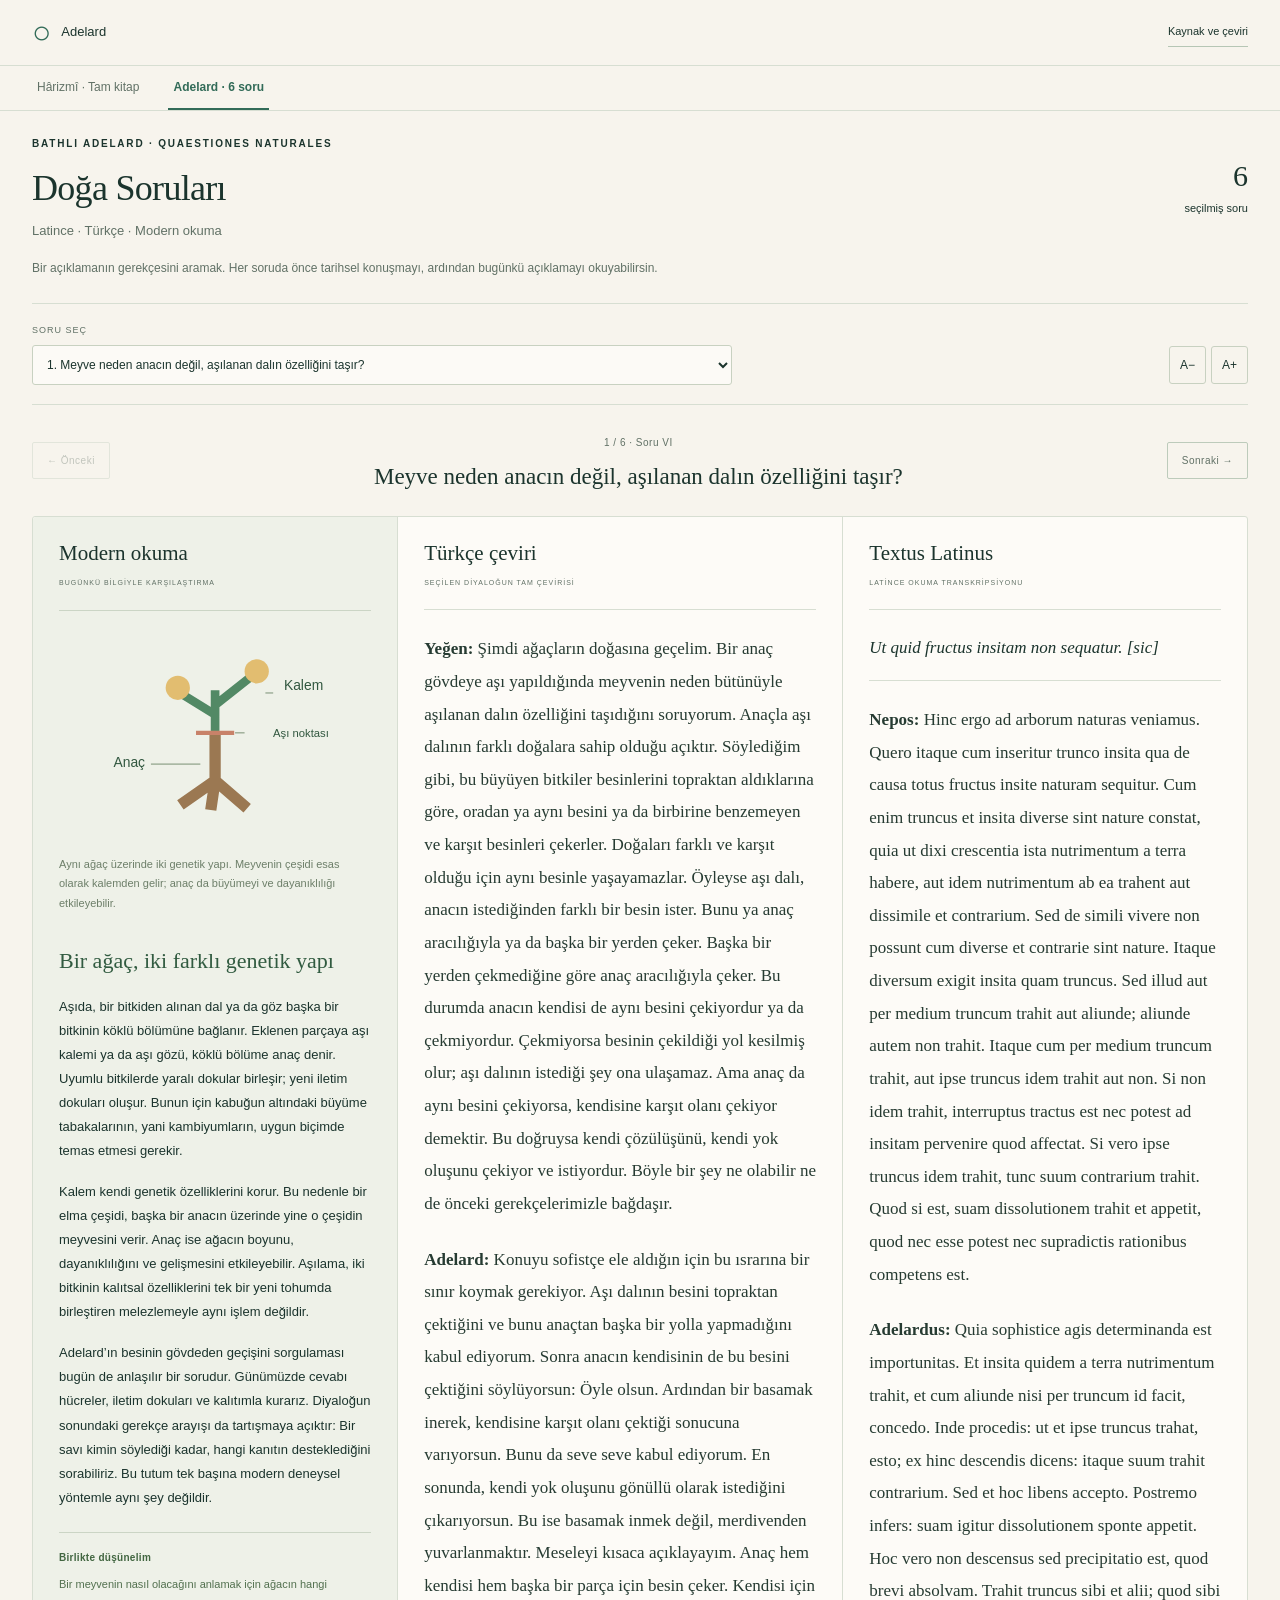
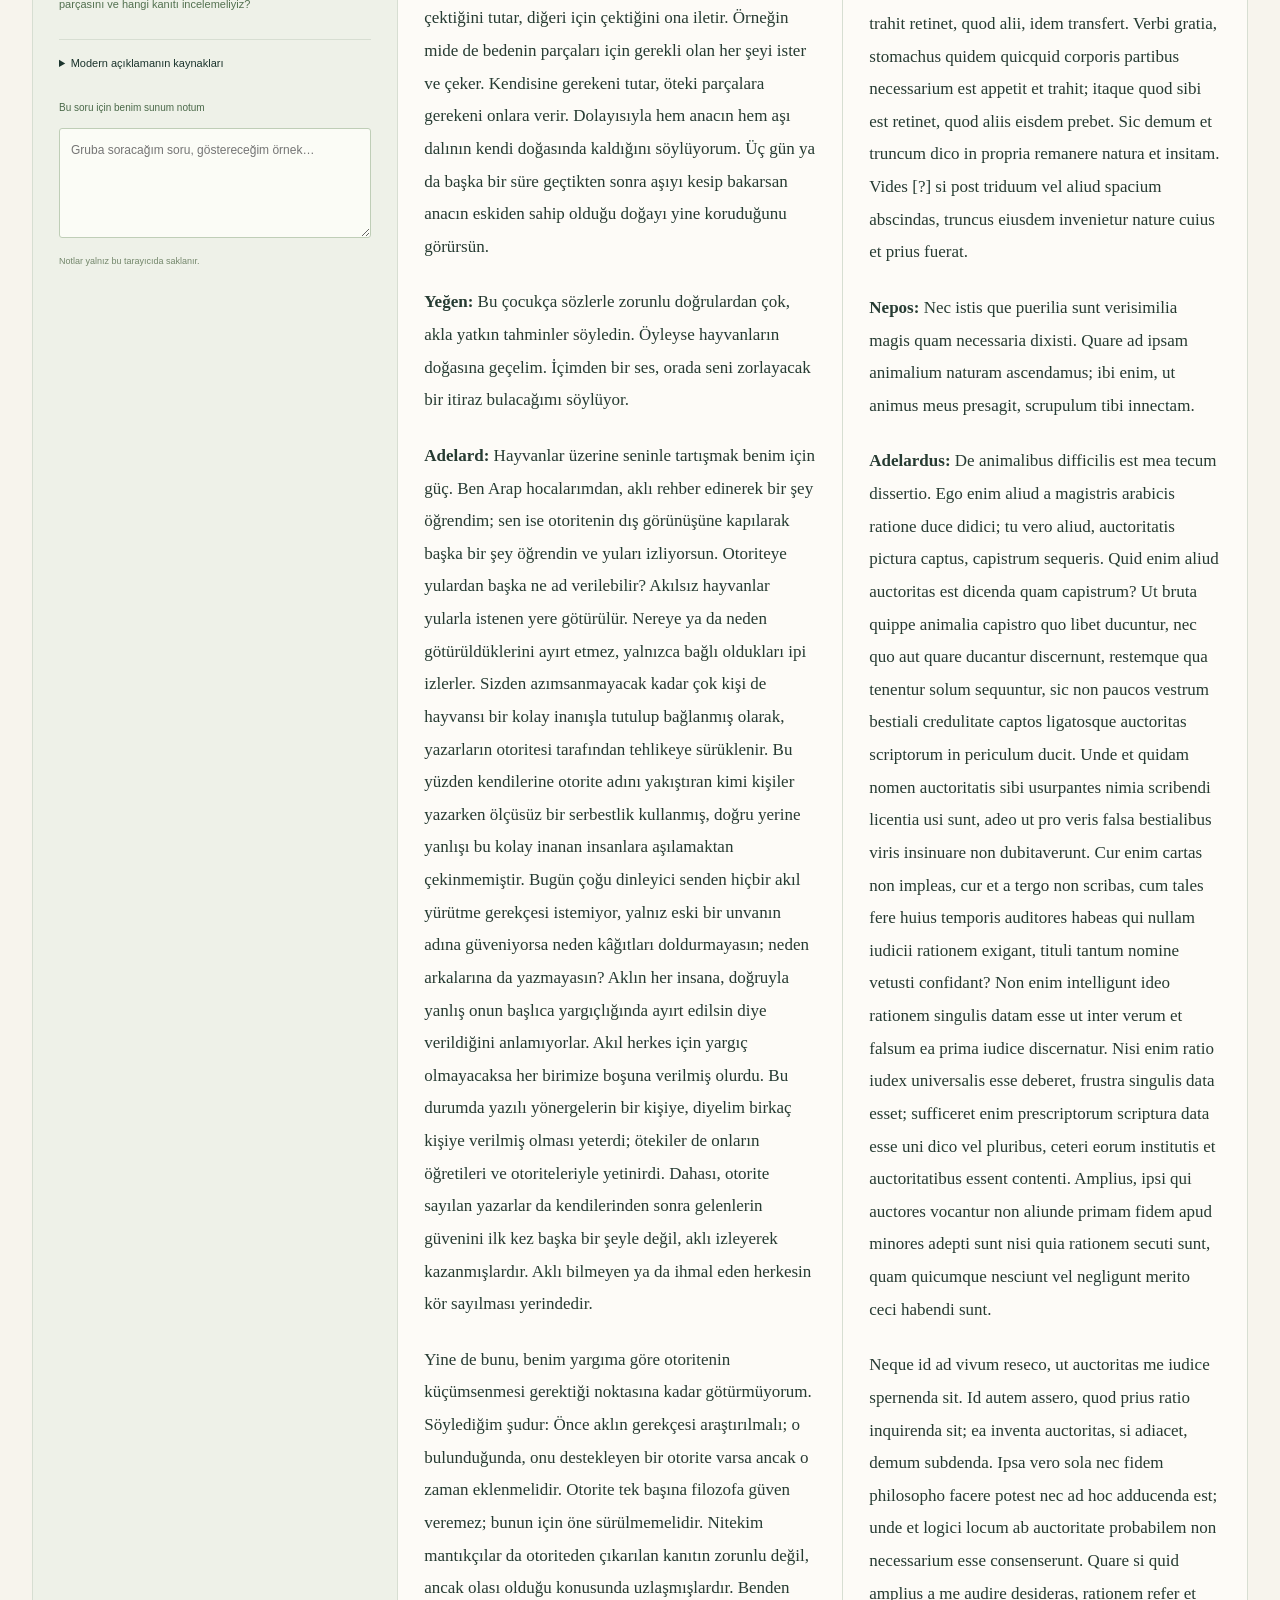
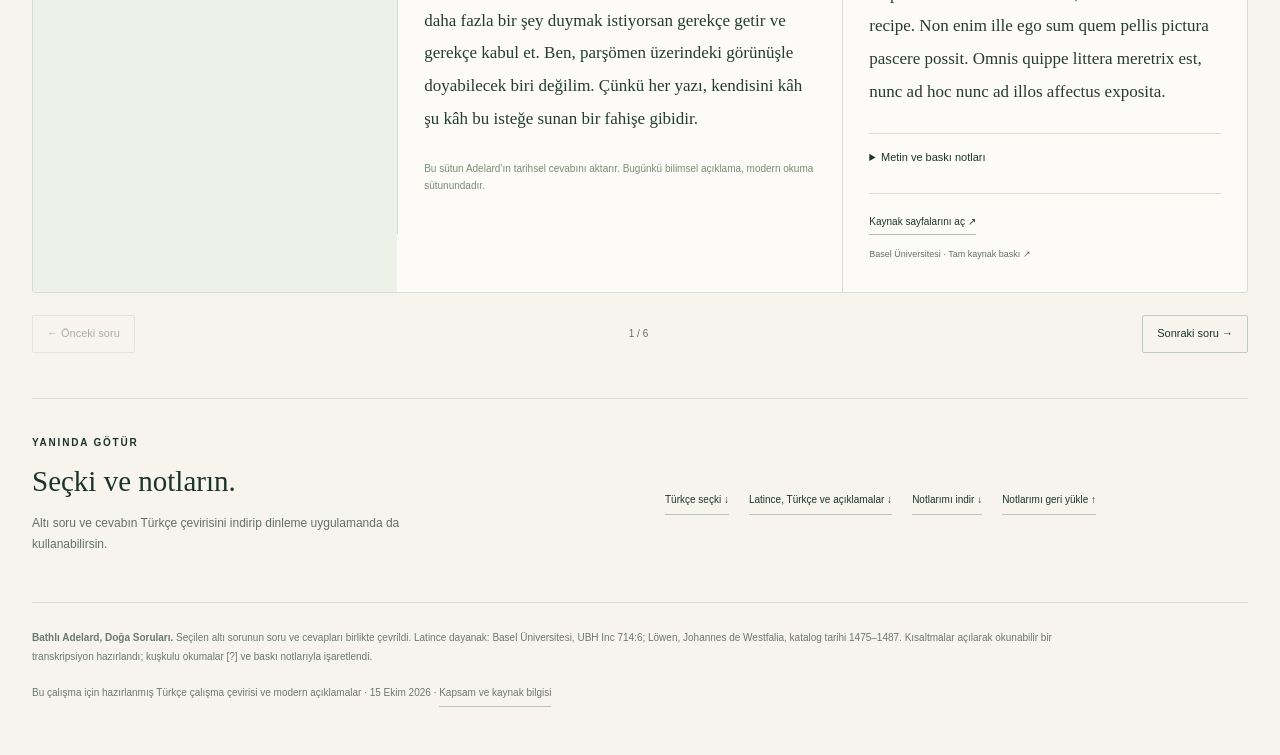
==== adelard.html @ 32b37ec5 "Add six Adelard dialogues with Latin, Turkish and modern explanations" ====
<!doctype html>
<html lang="tr">
<head>
  <meta charset="utf-8"><meta name="viewport" content="width=device-width,initial-scale=1">
  <meta name="description" content="Bathlı Adelard’ın Doğa Soruları’ndan altı soru: Latince kaynak, tam Türkçe çalışma çevirisi ve bugünkü bilimle karşılaştırma.">
  <title>Adelard · Doğa Soruları</title>
  <link rel="stylesheet" href="book.css?v=adelard-1"><link rel="stylesheet" href="adelard.css?v=1">
  <script src="assets/adelard-data.js" defer></script><script src="adelard.js?v=1" defer></script>
</head>
<body class="adelard-reader">
  <a class="skip" href="#reading">Metne geç</a>
  <header class="reader-header"><a class="brand" href="adelard.html"><span aria-hidden="true">○</span> Adelard</a><div class="header-tools"><button id="about-button" type="button">Kaynak ve çeviri</button></div></header>
  <nav class="work-switcher" aria-label="Eser seçimi"><a href="./">Hârizmî · Tam kitap</a><a href="adelard.html" aria-current="page">Adelard · 6 soru</a></nav>
  <main>
    <section class="book-heading"><div><p class="eyebrow">BATHLI ADELARD · QUAESTIONES NATURALES</p><h1>Doğa Soruları</h1><p>Latince · Türkçe · Modern okuma</p></div><div class="book-counter"><strong>6</strong><span>seçilmiş soru</span></div></section>
    <p class="selection-intro">Bir açıklamanın gerekçesini aramak. Her soruda önce tarihsel konuşmayı, ardından bugünkü açıklamayı okuyabilirsin.</p>
    <section class="reader-toolbar adelard-toolbar" aria-label="Seçkide gezinme"><div class="chapter-field"><label for="question-select">Soru seç</label><select id="question-select"></select></div><div class="font-controls" aria-label="Yazı boyutu"><button id="font-down" type="button" aria-label="Yazıyı küçült">A−</button><button id="font-up" type="button" aria-label="Yazıyı büyüt">A+</button></div></section>
    <div class="page-navigation"><button id="previous-page" type="button" aria-label="Önceki"><span aria-hidden="true">←</span><span class="nav-word"> Önceki</span></button><div><span id="page-position" role="status" aria-live="polite" aria-atomic="true"></span><h2 id="page-title"></h2></div><button id="next-page" type="button" aria-label="Sonraki"><span class="nav-word">Sonraki </span><span aria-hidden="true">→</span></button></div>
    <div class="mobile-tabs" role="tablist" aria-label="Okuma sütunu"><button type="button" role="tab" id="tab-explain" aria-controls="column-explain" data-column="explain" aria-selected="false" tabindex="-1">Açıklama</button><button type="button" role="tab" id="tab-tr" aria-controls="column-tr" data-column="tr" aria-selected="true">Türkçe</button><button type="button" role="tab" id="tab-la" aria-controls="column-la" data-column="la" aria-selected="false" tabindex="-1">Latince</button></div>
    <section class="reading-grid" id="reading" data-active-column="tr" aria-label="Karşılıklı okuma">
      <aside class="reading-column explanation" id="column-explain"><header><h3>Modern okuma</h3><small>BUGÜNKÜ BİLGİYLE KARŞILAŞTIRMA</small></header><div id="modern-visual" class="modern-visual"></div><h4 id="modern-title" class="modern-title"></h4><div id="modern-explanation"></div><div class="modern-application"><h4>Birlikte düşünelim</h4><p id="discussion"></p></div><details class="modern-sources"><summary>Modern açıklamanın kaynakları</summary><ul id="modern-sources"></ul></details><div class="personal-note"><label for="personal-note">Bu soru için benim sunum notum</label><textarea id="personal-note" rows="4" placeholder="Gruba soracağım soru, göstereceğim örnek…"></textarea><span id="note-status" role="status">Notlar yalnız bu tarayıcıda saklanır.</span></div></aside>
      <article class="reading-column translation" id="column-tr"><header><h3>Türkçe çeviri</h3><small>SEÇİLEN DİYALOĞUN TAM ÇEVİRİSİ</small></header><div id="turkish-text" lang="tr"></div><p class="continuation-note">Bu sütun Adelard’ın tarihsel cevabını aktarır. Bugünkü bilimsel açıklama, modern okuma sütunundadır.</p></article>
      <article class="reading-column original" id="column-la"><header><h3>Textus Latinus</h3><small>LATİNCE OKUMA TRANSKRİPSİYONU</small></header><p id="latin-title" lang="la" class="latin-title"></p><div id="latin-text" lang="la" dir="ltr"></div><details class="text-notes"><summary>Metin ve baskı notları</summary><ul id="text-notes"></ul></details><div class="original-footer"><button id="open-scan" type="button">Kaynak sayfalarını aç ↗</button><a href="https://doi.org/10.3931/e-rara-89236" target="_blank" rel="noopener">Basel Üniversitesi · Tam kaynak baskı ↗</a></div></article>
    </section>
    <div class="bottom-navigation"><button id="bottom-previous" type="button">← Önceki soru</button><span id="bottom-position"></span><button id="bottom-next" type="button">Sonraki soru →</button></div>
    <section class="reader-downloads"><div><p class="eyebrow">YANINDA GÖTÜR</p><h2>Seçki ve notların.</h2><p>Altı soru ve cevabın Türkçe çevirisini indirip dinleme uygulamanda da kullanabilirsin.</p></div><div class="download-buttons"><a href="assets/adelard-alti-soru-turkce.txt" download>Türkçe seçki ↓</a><a href="assets/adelard-alti-soru.json" download>Latince, Türkçe ve açıklamalar ↓</a><button id="export-notes" type="button">Notlarımı indir ↓</button><button id="import-notes-button" type="button">Notlarımı geri yükle ↑</button><input id="import-notes" type="file" accept="application/json,.json" hidden></div><p id="import-status" class="import-status" role="status" aria-live="polite"></p></section>
    <footer class="reader-footer"><p><strong>Bathlı Adelard, Doğa Soruları.</strong> Seçilen altı sorunun soru ve cevapları birlikte çevrildi. Latince dayanak: Basel Üniversitesi, UBH Inc 714:6; Löwen, Johannes de Westfalia, katalog tarihi 1475–1487. Kısaltmalar açılarak okunabilir bir transkripsiyon hazırlandı; kuşkulu okumalar [?] ve baskı notlarıyla işaretlendi.</p><p>Bu çalışma için hazırlanmış Türkçe çalışma çevirisi ve modern açıklamalar · 15 Ekim 2026 · <button id="footer-about" type="button">Kapsam ve kaynak bilgisi</button></p></footer>
  </main>
  <dialog id="scan-dialog" aria-labelledby="scan-title"><div class="dialog-heading"><h2 id="scan-title">Kaynak baskı</h2><button type="button" class="close-dialog" aria-label="Kaynak görüntüsünü kapat">×</button></div><div class="scan-controls"><button id="scan-previous" type="button" aria-label="Önceki kaynak görüntüsü">←</button><span id="scan-position" role="status"></span><button id="scan-next" type="button" aria-label="Sonraki kaynak görüntüsü">→</button></div><img id="scan-full" alt="Seçilen sorunun Latince kaynak baskı görüntüsü"><p><a id="scan-original" target="_blank" rel="noopener">Tam boy görseli aç ve yakınlaştır ↗</a></p><p class="scan-context">Kaynak görüntüsü komşu soruların satırlarını da içerebilir. Numaralar, e-rara PDF’sinin fiziksel görüntü sırasıdır.</p></dialog>
  <dialog id="about-dialog" aria-labelledby="about-title"><div class="dialog-heading"><h2 id="about-title">Seçki ve kaynak hakkında</h2><button type="button" class="close-dialog" aria-label="Kaynak notunu kapat">×</button></div><div class="about-text"><p>Bu seçki, <em>Hikmet Evi</em> okuma grubunun bilgi edinme ve açıklama kurma tartışmasına eşlik eder. Aşılama, işitme, Dünya’nın içinden geçen bir tünel, su kabı, gök gürültüsü ve kayan yıldızlar üzerine altı diyalog seçilmiştir.</p><p><strong>Kaynak:</strong> <em>Quaestiones naturales</em>, [Löwen]: [Johannes de Westfalia], [1475–1487]. Universitätsbibliothek Basel, UBH Inc 714:6. e-rara kaydı bu nüshayı <a href="https://creativecommons.org/publicdomain/mark/1.0/" target="_blank" rel="noopener">Public Domain Mark</a> ile sunar. Tarih aralığı, bu baskının katalog bilgisidir; eserin yazıldığı tarih değildir.</p><p><strong>Numaralandırma:</strong> Seçki, Gollancz’ın 1920 çevirisindeki VI, XXI, XLIX, LVIII, LXVIII ve LXXIII numaralarıyla eşleştirilmiştir. Latince metin için erken baskının kendisi kullanılmıştır. Her sorunun kaynak PDF görüntüleri ayrıca açılabilir.</p><p><strong>Transkripsiyon:</strong> Erken baskıdaki kısaltmalar açıldı; uzun s ve u/v gibi harf biçimleri, büyük harfler, noktalama ve konuşmacı etiketleri okumayı kolaylaştıracak biçimde düzenlendi. Bazı tarihsel yazımlar korundu. Kuşkulu sözcükler [?] veya [sic] ile belirtilir ve ilgili metin notunda açıklanır. Bu bir eleştirel edisyon değildir.</p><p><strong>Çeviri:</strong> Seçilen her soru ve cevabın tamamı, Latince metni izleyen Türkçe çalışma çevirisiyle verilir. Adelard’ın tarihsel açıklaması korunur; modern bilgi çeviriye eklenmez. Modern okuma ve çizimler bu çalışma için hazırlanmış ayrı bir katmandır. Geçmişteki bir cevabın bugünkü bilimle uyuşmadığı yerler burada açıklanır.</p><ul><li><a href="https://doi.org/10.3931/e-rara-89236" target="_blank" rel="noopener">Latince baskı · Basel Üniversitesi / e-rara</a></li><li><a href="https://www.e-rara.ch/bau_1/download/pdf/25578667" target="_blank" rel="noopener">Latince baskının tam PDF’si · yaklaşık 65 MB</a></li><li><a href="https://archive.org/details/cu31924012267781" target="_blank" rel="noopener">Karşılaştırma kaynağı · Gollancz, 1920, Adelard çevirisi</a></li></ul><p>Modern açıklamaların kurum ve ders kitabı bağlantıları her soruda ayrıca verilmiştir. Çizimler şematiktir; tarihsel baskının özgün şekilleri veya ölçülü fizik simülasyonları olarak sunulmaz.</p></div></dialog>
</body>
</html>
---- book.css ----
@font-face{font-family:Amiri;src:url('assets/fonts/Amiri-Regular.ttf') format('truetype');font-display:swap;font-weight:400}
.facsimile-button{border:0;border-bottom:1px solid #b1c1a7;background:none;padding:3px 0;font-size:10px;text-align:left}
.modern-application{border-top:1px solid #cbd5c5;margin-top:22px;padding-top:17px}.modern-application h4{font:600 10px/1.5 var(--sans);letter-spacing:.3px;margin:0 0 9px;color:#426641}.modern-application p{font-size:11px;line-height:1.85;margin:0;color:#52704f}
:root{--paper:#f7f4ed;--ink:#1b342d;--muted:#617166;--line:#d7ded2;--green:#326b58;--serif:Georgia,'Times New Roman',serif;--sans:-apple-system,BlinkMacSystemFont,'Segoe UI',sans-serif;--reading-size:17px;color-scheme:light}*{box-sizing:border-box}body{margin:0;background:var(--paper);color:var(--ink);font:15px/1.75 var(--sans)}a{color:inherit;text-decoration:none}button,input,select,textarea{font:inherit}button{cursor:pointer}button:disabled{opacity:.35;cursor:default}a:focus-visible,button:focus-visible,input:focus-visible,select:focus-visible,textarea:focus-visible,summary:focus-visible{outline:3px solid #be7849;outline-offset:3px}button{color:inherit}::selection{background:#cce8d7}.skip{position:absolute;top:-80px;left:20px;background:white;padding:12px;z-index:50}.skip:focus{top:10px}.reader-header{max-width:1800px;margin:auto;border-bottom:1px solid var(--line);padding:14px 32px;display:flex;align-items:center;justify-content:space-between;gap:20px}.brand{display:flex;gap:10px;align-items:center;font-size:13px}.brand span{font:32px var(--serif);color:var(--green)}.back-story{font-size:12px;color:var(--muted)}.header-tools{display:flex;gap:20px}.header-tools button,.reader-footer button{border:0;background:none;padding:4px 0;font-size:11px;border-bottom:1px solid #b6c6b5}main{max-width:1800px;margin:auto;padding:0 32px}.book-heading{display:flex;justify-content:space-between;align-items:center;gap:30px;padding:24px 0 22px}.eyebrow{font-size:10px;letter-spacing:1.8px;font-weight:650;margin:0 0 14px}.book-heading h1{font:clamp(28px,3vw,36px)/1.2 var(--serif);letter-spacing:-.7px;margin:0}.book-heading em{color:var(--green);font-weight:400}.book-heading p:not(.eyebrow){font-size:13px;color:var(--muted);margin:10px 0 0}.book-counter{text-align:right;display:flex;flex-direction:column}.book-counter strong{font:30px/1.1 var(--serif)}.book-counter span{font-size:11px;margin-top:7px}.book-counter small{font-size:10px;color:var(--muted);margin-top:5px}.reader-toolbar{display:flex;align-items:flex-end;gap:18px;padding:19px 0;border-top:1px solid var(--line);border-bottom:1px solid var(--line)}.reader-toolbar label{display:block;font-size:9px;text-transform:uppercase;letter-spacing:1px;margin-bottom:7px;color:var(--muted)}select,input[type=search]{height:40px;background:#fcfaf6;border:1px solid #c8d1c1;border-radius:3px;color:var(--ink);padding:7px 10px;font-size:12px;max-width:100%}.chapter-field{flex:1.4;min-width:190px}.chapter-field select{width:100%}.page-field{flex:.7;min-width:135px}.page-field select{width:100%}.search-field{flex:1.5;position:relative}.search-field input{width:100%;min-width:180px}.font-controls{display:flex;gap:5px;margin-bottom:1px}.font-controls button{height:38px;width:37px;border:1px solid #c8d1c1;background:transparent;border-radius:3px;font-size:12px}.search-results{position:absolute;z-index:20;left:0;right:0;top:calc(100% + 6px);max-height:380px;overflow-y:auto;background:#fffdf8;border:1px solid #bdcdbb;box-shadow:0 12px 35px #243c291c}.search-results button{border:0;border-bottom:1px solid var(--line);background:none;display:block;width:100%;text-align:left;padding:13px 15px;font-size:11px;line-height:1.6}.search-results strong{font-weight:600;display:block;color:var(--green);margin-bottom:4px}.search-results .no-results{padding:14px;font-size:12px}.page-navigation{display:flex;align-items:center;justify-content:space-between;gap:20px;margin:23px 0}.page-navigation>div{text-align:center}.page-navigation span{font-size:10px;color:var(--muted);letter-spacing:.5px}.page-navigation h2{font:23px/1.4 var(--serif);margin:6px 0 0}.page-navigation button,.bottom-navigation button{background:none;border:1px solid #bdcbbb;padding:8px 14px;border-radius:2px;font-size:11px;white-space:nowrap}.reading-grid{display:grid;grid-template-columns:minmax(0,.9fr) minmax(0,1.1fr) minmax(0,1fr);align-items:start;border:1px solid var(--line);border-radius:3px;background:#fdfbf7}.reading-column{min-width:0;padding:23px 26px 30px}.reading-column+ .reading-column{border-left:1px solid var(--line)}.reading-column>header{display:flex;align-items:baseline;gap:10px;padding-bottom:20px;border-bottom:1px solid var(--line);margin-bottom:23px;flex-wrap:wrap;min-height:65px}.reading-column>header>span{font-size:9px;color:#8d9e8a}.reading-column>header h3{font:21px/1.3 var(--serif);margin:0}.reading-column>header small{font-size:7px;letter-spacing:1px;color:var(--muted);flex-basis:100%;padding-left:0}.original>header h3{font-family:Amiri,'Geeza Pro',serif;font-size:26px}.original #arabic-text{font:calc(var(--reading-size)*1.47)/1.9 Amiri,'Geeza Pro','Noto Naskh Arabic',serif;direction:rtl;text-align:right;white-space:pre-line;overflow-wrap:break-word;color:#263b32}.original #arabic-text p{margin:0 0 20px}.translation #turkish-text{font:var(--reading-size)/1.92 var(--serif);white-space:pre-line;overflow-wrap:break-word;color:#263b32}.translation #turkish-text p{margin:0 0 23px}.original-footer{margin-top:25px;display:flex;flex-direction:column;align-items:flex-start;gap:12px;border-top:1px solid var(--line);padding-top:16px}.original-footer button{background:none;border:0;border-bottom:1px solid #afc0a9;padding:3px 0;font-size:10px}.original-footer a{font-size:9px;color:var(--muted)}.continuation-note{font:10px/1.7 var(--sans);color:#7a8a78;margin-top:25px}.explanation{background:#eef1e8;border-radius:3px 0 0 3px;min-height:100%;font-size:13px;line-height:1.85}.explanation>header{border-color:#cbd5c5}.modern-visual{margin:0 0 20px;overflow:hidden}.modern-visual svg{width:100%;height:auto;display:block}.modern-visual .visual-caption{font-size:9px;line-height:1.6;color:#6d7f69;padding-top:10px}.modern-visual .term-cards{display:flex;gap:7px}.term-cards>div{flex:1;border:1px solid #c3d1bd;padding:12px 7px;text-align:center;font-size:10px;border-radius:3px;background:#f9fbf3}.term-cards strong{display:block;font:26px var(--serif);margin-bottom:7px}.modern-visual .type-list{display:grid;grid-template-columns:1fr 1fr;gap:8px}.type-list span{font:16px var(--serif);direction:ltr;display:block;text-align:center;border:1px solid #c9d4c4;padding:12px 7px;border-radius:2px;background:#f8faf2}.modern-formulas{display:flex;flex-direction:column;gap:9px;margin:0 0 20px}.modern-formulas p{background:#f9fbf4;border:1px solid #cfdbc8;padding:12px 11px;font:19px/1.5 var(--serif);direction:ltr;text-align:center;border-radius:2px;margin:0;overflow-wrap:anywhere}.explanation #modern-explanation p{margin:0 0 17px}.scan-preview{margin-top:25px;border-top:1px solid #cbd5c5;border-bottom:1px solid #cbd5c5;padding:15px 0;font-size:11px}.scan-preview summary{cursor:pointer}.scan-image-button{display:block;background:white;border:0;margin-top:15px;padding:8px;width:100%;cursor:zoom-in}.scan-image-button img{display:block;width:100%;height:auto;max-height:250px;object-fit:contain}.scan-image-button span{font-size:9px;margin-top:7px;display:block}.scan-preview a{border-bottom:1px solid #b1c1a7}.personal-note{margin-top:25px}.personal-note label{display:block;font-size:10px;margin-bottom:10px;color:#4a6949}.personal-note textarea{background:#fbfcf6;border:1px solid #bfceb7;width:100%;padding:11px;font-size:12px;line-height:1.8;border-radius:3px;color:#2e472f;resize:vertical}.personal-note #note-status{display:block;font-size:9px;color:#73876b;margin-top:7px}.bottom-navigation{display:flex;align-items:center;justify-content:space-between;gap:10px;margin:22px 0 45px}.bottom-navigation span{font-size:10px;color:var(--muted)}.reader-downloads{border-top:1px solid var(--line);padding:35px 0;display:grid;grid-template-columns:1fr 1fr;gap:50px}.reader-downloads h2{font:29px var(--serif);margin:0 0 15px}.reader-downloads p:not(.eyebrow){font-size:12px;color:var(--muted);max-width:430px}.download-buttons{display:flex;gap:12px 20px;flex-wrap:wrap;align-content:center}.download-buttons>a,.download-buttons>button,.import-label{font-size:10px;background:transparent;border:0;border-bottom:1px solid #b7c7b0;padding:5px 0;cursor:pointer}.reader-footer{border-top:1px solid var(--line);padding:25px 0 35px;font-size:10px;color:#6b7a69;line-height:1.9}.reader-footer p{max-width:1050px;margin:0 0 13px}.reader-footer button{font-size:10px}dialog{border:1px solid #bdcdb7;border-radius:6px;background:#fdfbf7;color:var(--ink);max-width:min(850px,94vw);max-height:90vh;padding:25px 30px;box-shadow:0 30px 100px #10251444}dialog::backdrop{background:#10251ee0}.dialog-heading{display:flex;align-items:center;justify-content:space-between;gap:25px;position:sticky;top:-25px;background:#fdfbf7;padding-bottom:15px;border-bottom:1px solid var(--line);z-index:2}.dialog-heading h2{font:26px var(--serif);margin:0}.close-dialog{border:0;background:transparent;font:28px var(--sans);padding:0 8px}#scan-dialog{max-width:min(1050px,94vw);width:900px}#scan-full{width:100%;height:auto;display:block;margin-top:20px}#scan-dialog>p{font-size:11px}dialog dl{font-size:13px;line-height:1.9}dialog dt{font-weight:600;color:#326b58;margin:23px 0 8px}dialog dd{margin:0 0 18px}dialog .about-text{font-size:13px;line-height:1.9}dialog a{text-decoration:underline;text-underline-offset:3px}.mobile-tabs{display:none}mark{background:#f8dfa2;color:inherit;border-radius:2px;padding:0 1px}
@media(min-width:1600px){.reading-column{padding-left:35px;padding-right:35px}:root{--reading-size:18px}.explanation{font-size:14px}}
@media(max-width:1100px){main{padding:0 20px}.reader-header{padding:17px 20px}.reading-column{padding:20px 17px}.reading-column>header h3{font-size:19px}.original>header h3{font-size:25px}.reading-column>header small{font-size:6px;letter-spacing:.6px}.reader-toolbar{gap:11px}.chapter-field{min-width:150px}.page-field{min-width:125px}.search-field input{min-width:120px}.header-tools{gap:15px}}
@media(max-width:1000px){.reader-header{gap:10px;flex-wrap:wrap;padding:14px 18px}.brand{font-size:11px}.brand span{font-size:27px}.back-story{font-size:10px;margin-left:auto}.header-tools{width:auto;margin-left:auto;justify-content:flex-end;gap:14px}.header-tools button{font-size:10px}main{padding:0 15px}.book-heading{padding:22px 3px 20px;gap:15px}.book-heading h1{font-size:28px;letter-spacing:-.6px;max-width:240px}.book-heading p:not(.eyebrow){font-size:11px;margin-top:12px;max-width:270px}.book-counter strong{font-size:28px}.book-counter span{font-size:8px;max-width:80px;line-height:1.5}.book-counter small{display:none}.eyebrow{font-size:8px;letter-spacing:1.2px}.reader-toolbar{display:grid;grid-template-columns:1.4fr 1fr;gap:12px;padding:15px 3px}.chapter-field,.page-field{min-width:0}.reader-toolbar select{font-size:11px;padding:7px 5px}.search-field{grid-column:1/2}.font-controls{justify-content:flex-end}.reader-toolbar label{font-size:8px}.reader-toolbar input{font-size:11px}.page-navigation{margin:20px 3px;gap:12px}.page-navigation button{font-size:9px;padding:7px 9px}.page-navigation h2{font-size:19px}.page-navigation span{font-size:8px}.mobile-tabs{display:flex;position:sticky;top:0;z-index:5;background:var(--paper);padding-top:5px;border-bottom:1px solid #c3d0bc;margin-bottom:12px}.mobile-tabs button{flex:1;border:0;border-bottom:2px solid transparent;background:none;padding:13px 6px;font-size:12px;color:#6c7b67}.mobile-tabs button[aria-selected=true]{border-color:var(--green);color:#244b36;font-weight:600}.reading-grid{display:block}.reading-column{display:none;padding:20px 23px 25px;min-height:0}.reading-grid[data-active-column=ar] .original,.reading-grid[data-active-column=tr] .translation,.reading-grid[data-active-column=explain] .explanation{display:block}.reading-column+ .reading-column{border-left:0}.reading-column>header{min-height:0;margin-bottom:22px}.reading-column>header h3{font-size:24px}.reading-column>header small{font-size:7px;letter-spacing:1px}.original #arabic-text{font-size:calc(var(--reading-size)*1.55);line-height:2}.translation #turkish-text{font-size:calc(var(--reading-size)*1.05);line-height:1.95}.explanation{font-size:14px}.modern-visual svg{max-height:300px}.modern-formulas p{font-size:20px}.personal-note textarea{font-size:14px}.bottom-navigation{margin:20px 3px 35px}.bottom-navigation button{font-size:9px;padding:7px 9px}.bottom-navigation span{font-size:8px}.reader-downloads{grid-template-columns:1fr;gap:12px;padding:30px 3px}.reader-downloads h2{font-size:27px}.download-buttons{gap:15px 20px}.reader-footer{padding:22px 3px}.reader-footer p{font-size:9px}.dialog-heading h2{font-size:22px}dialog{padding:22px 20px}.dialog-heading{top:-22px}dialog .about-text{font-size:12px}}
@media print{.reader-header,.reader-toolbar,.mobile-tabs,.page-navigation button,.bottom-navigation,.reader-downloads,.personal-note,.reader-footer,.original-footer{display:none}main{padding:0;max-width:none}.book-heading{padding:0 0 15px}.book-heading h1{font-size:24px}.book-counter{display:none}.reading-grid{display:grid!important;grid-template-columns:1fr 1fr 1fr}.reading-column{display:block!important;padding:12px;border-left:1px solid #ccc!important}.original #arabic-text{font-size:17px;line-height:1.8}.translation #turkish-text{font-size:11px;line-height:1.7}.explanation{font-size:10px;background:white}.modern-formulas p{font-size:13px}.continuation-note{font-size:8px}.reading-column>header h3{font-size:15px}.reading-column>header small{font-size:5px}.scan-preview{display:none}}

.modern-visual:empty,.modern-formulas:empty{display:none}.original>header{text-align:right;justify-content:flex-end}.original-footer{align-items:flex-end}.completion-toggle{display:block;margin:12px 0 0;padding:7px 12px;border:1px solid #a7bda1;border-radius:3px;background:#f8fbf3;color:#315c42;font-size:11px}.completion-corner,.completion-number{transition:fill .25s ease,opacity .25s ease}@media(prefers-reduced-motion:reduce){.completion-corner,.completion-number{transition:none}}@media print{.completion-toggle{display:none}}

#reading{scroll-margin-top:64px}.page-navigation{scroll-margin-top:12px}.import-status{grid-column:1/-1;font-size:12px;line-height:1.7;color:#426641;margin:0}.import-status:empty{display:none}
@media(max-width:1000px){
  .reader-header{padding:8px 15px}.brand{font-size:13px;min-height:44px}.header-tools button{font-size:12px;min-height:44px}.header-tools{gap:14px}.book-heading h1{font-size:27px}.book-heading p:not(.eyebrow){line-height:1.7}.book-heading{padding:18px 3px}.book-counter span{font-size:10px}
  .reader-toolbar{grid-template-columns:minmax(0,1.2fr) minmax(0,1fr);gap:12px}.reader-toolbar select,.reader-toolbar input{font-size:16px;height:46px}.reader-toolbar label{font-size:10px;letter-spacing:.4px}.font-controls button{width:44px;height:46px;font-size:14px}.font-controls{align-self:end;gap:8px}.search-field input{min-width:0}.search-results{width:calc(100vw - 36px);max-width:600px;max-height:50vh;max-height:50dvh;right:auto}.search-results button{font-size:13px;min-height:44px}.search-results .no-results{font-size:12px}
  .page-navigation{display:grid;grid-template-columns:minmax(0,1fr) minmax(0,1fr);gap:12px;margin:18px 3px 16px}.page-navigation>div{grid-column:1/-1;grid-row:1;min-width:0}.page-navigation h2{font-size:22px;line-height:1.45;overflow-wrap:break-word}.page-navigation span{font-size:11px}.page-navigation button,.bottom-navigation button{font-size:13px;min-height:44px;padding:9px 12px}.page-navigation #previous-page{grid-column:1;grid-row:2;justify-self:start}.page-navigation #next-page{grid-column:2;grid-row:2;justify-self:end}.bottom-navigation span{font-size:10px}.mobile-tabs button{min-height:48px;font-size:13px;padding:12px 5px}.reading-column{padding:20px 20px 25px}.reading-column>header small{font-size:9px;letter-spacing:.6px}.reading-column>header{min-height:66px}.explanation{border-radius:3px}.modern-visual .visual-caption{font-size:12px;line-height:1.8}.completion-toggle{font-size:14px;min-height:44px;padding:9px 13px}.modern-application p{font-size:13px}.modern-application h4{font-size:12px}.scan-preview{font-size:13px}.scan-preview summary{min-height:44px;line-height:1.8;padding-top:8px}.scan-image-button span{font-size:12px}.facsimile-button{min-height:44px;font-size:12px}.personal-note label{font-size:13px}.personal-note textarea{font-size:16px;min-height:120px}.personal-note #note-status{font-size:11px}.original-footer button,.original-footer a{font-size:12px;min-height:44px}.original-footer a{display:flex;align-items:center}.continuation-note{font-size:12px}.download-buttons>a,.download-buttons>button,.import-label{font-size:13px;min-height:44px;display:inline-flex;align-items:center}.reader-downloads p:not(.eyebrow){font-size:13px}.reader-footer p,.reader-footer button{font-size:11px}.close-dialog{min-width:44px;min-height:44px}.dialog-heading{gap:12px}.dialog-heading h2{font-size:21px;line-height:1.4}dialog .about-text,dialog dl{font-size:14px}#scan-dialog>p{font-size:13px}
}

@media(max-width:1000px){.book-heading .eyebrow{display:none}.book-heading{padding:17px 3px}.book-heading p:not(.eyebrow){margin-top:8px}.page-navigation{display:flex;gap:10px}.page-navigation>div{flex:1}.page-navigation h2{font-size:20px}.page-navigation button{width:44px;min-width:44px;min-height:44px;padding:8px;font-size:18px}.page-navigation .nav-word{display:none}.reading-column>header{min-height:54px;padding-bottom:14px;margin-bottom:18px}}
@media(max-width:1000px){.square-completion svg text{font-size:21px}.square-completion svg .completion-equation{font-size:18px}}
@media(max-width:1000px){#scan-dialog>p a{display:inline-flex;align-items:center;min-height:44px}}

.work-switcher{max-width:1800px;margin:0 auto;display:flex;gap:24px;padding:0 32px;border-bottom:1px solid var(--line)}.work-switcher a{display:flex;align-items:center;justify-content:center;min-height:44px;font-size:12px;color:var(--muted);border-bottom:2px solid transparent;padding:0 5px}.work-switcher a[aria-current=page]{color:var(--green);border-color:var(--green);font-weight:600}@media(max-width:1000px){.work-switcher{padding:0 15px;gap:10px}.work-switcher a{flex:1;font-size:12px;min-height:46px;padding:0 3px}}
---- adelard.css ----
.selection-intro{font-size:12px;line-height:1.85;color:var(--muted);margin:0 0 23px;max-width:780px}.adelard-reader .book-heading{padding-bottom:15px}.adelard-toolbar .chapter-field{max-width:700px}.adelard-toolbar .font-controls{margin-left:auto}.adelard-reader .original>header{text-align:left;justify-content:flex-start}.adelard-reader .original>header h3{font-family:var(--serif);font-size:21px}.adelard-reader .original-footer{align-items:flex-start}.adelard-reader #latin-text{font:var(--reading-size)/1.92 var(--serif);white-space:pre-line;overflow-wrap:break-word;color:#263b32}.adelard-reader #latin-text p{margin:0 0 23px}.latin-title{font:italic var(--reading-size)/1.75 var(--serif);border-bottom:1px solid var(--line);padding-bottom:17px;margin:0 0 23px}.modern-title{font:22px/1.45 var(--serif);margin:0 0 18px;color:#315b40}.modern-sources,.text-notes{margin-top:25px;border-top:1px solid var(--line);padding-top:13px;font-size:11px;line-height:1.9}.modern-sources summary,.text-notes summary{cursor:pointer}.modern-sources ul,.text-notes ul{padding-left:19px}.modern-sources li,.text-notes li{margin:11px 0}.modern-sources a{text-decoration:underline;text-underline-offset:3px}.scan-controls{display:flex;align-items:center;justify-content:space-between;gap:15px;margin:17px 0}.scan-controls button{min-height:44px;min-width:44px;border:1px solid #b3c3aa;background:transparent;border-radius:3px}.scan-controls span{font-size:12px}.scan-context{color:var(--muted);font-size:11px}.adelard-reader .modern-visual svg{max-height:270px}.adelard-reader .modern-visual .visual-caption{font-size:11px;line-height:1.8}.adelard-reader .modern-visual svg text{font-family:var(--sans);fill:#31573f;font-size:16px;text-anchor:middle}.adelard-reader .modern-visual svg .small{font-size:13px}.adelard-reader .modern-visual svg .large{font-size:21px}.mini-model{padding:15px 16px;border:1px solid #c2d0b9;background:#f9fbf4;border-radius:3px;font-size:13px;line-height:1.8}.mini-model strong{font-family:var(--serif);font-size:22px;font-weight:400}.mini-model p{margin:9px 0 0}.modern-note{font-size:11px;color:var(--muted);margin-top:10px}
@media(max-width:1000px){.selection-intro{font-size:12px;line-height:1.85;margin-bottom:17px}.adelard-toolbar{display:flex;gap:12px}.adelard-toolbar .chapter-field{min-width:0;flex:1}.adelard-toolbar .font-controls{flex:none;gap:6px}.adelard-toolbar .font-controls button{width:44px}.adelard-reader .reading-grid[data-active-column=la] .original{display:block}.adelard-reader #latin-text{font-size:calc(var(--reading-size)*1.05);line-height:1.95}.adelard-reader .original>header h3{font-size:24px}.latin-title{font-size:calc(var(--reading-size)*1.05)}.modern-title{font-size:22px}.modern-sources,.text-notes{font-size:13px}.modern-sources summary,.text-notes summary{min-height:44px;line-height:1.8;padding-top:8px}.modern-sources a{display:inline-block;padding:6px 0}.scan-controls{gap:10px}.scan-controls span{font-size:12px;text-align:center}.scan-context{font-size:12px}.adelard-reader .modern-visual .visual-caption{font-size:12px}.adelard-reader .modern-visual svg text{font-size:17px}.adelard-reader .modern-visual svg .small{font-size:14px}.adelard-reader .modern-visual svg .large{font-size:22px}.modern-note{font-size:12px}}
@media print{.work-switcher,.selection-intro,.modern-sources,.text-notes{display:none}.adelard-reader #latin-text{font-size:11px;line-height:1.7}.latin-title{font-size:11px}.modern-title{font-size:15px}}
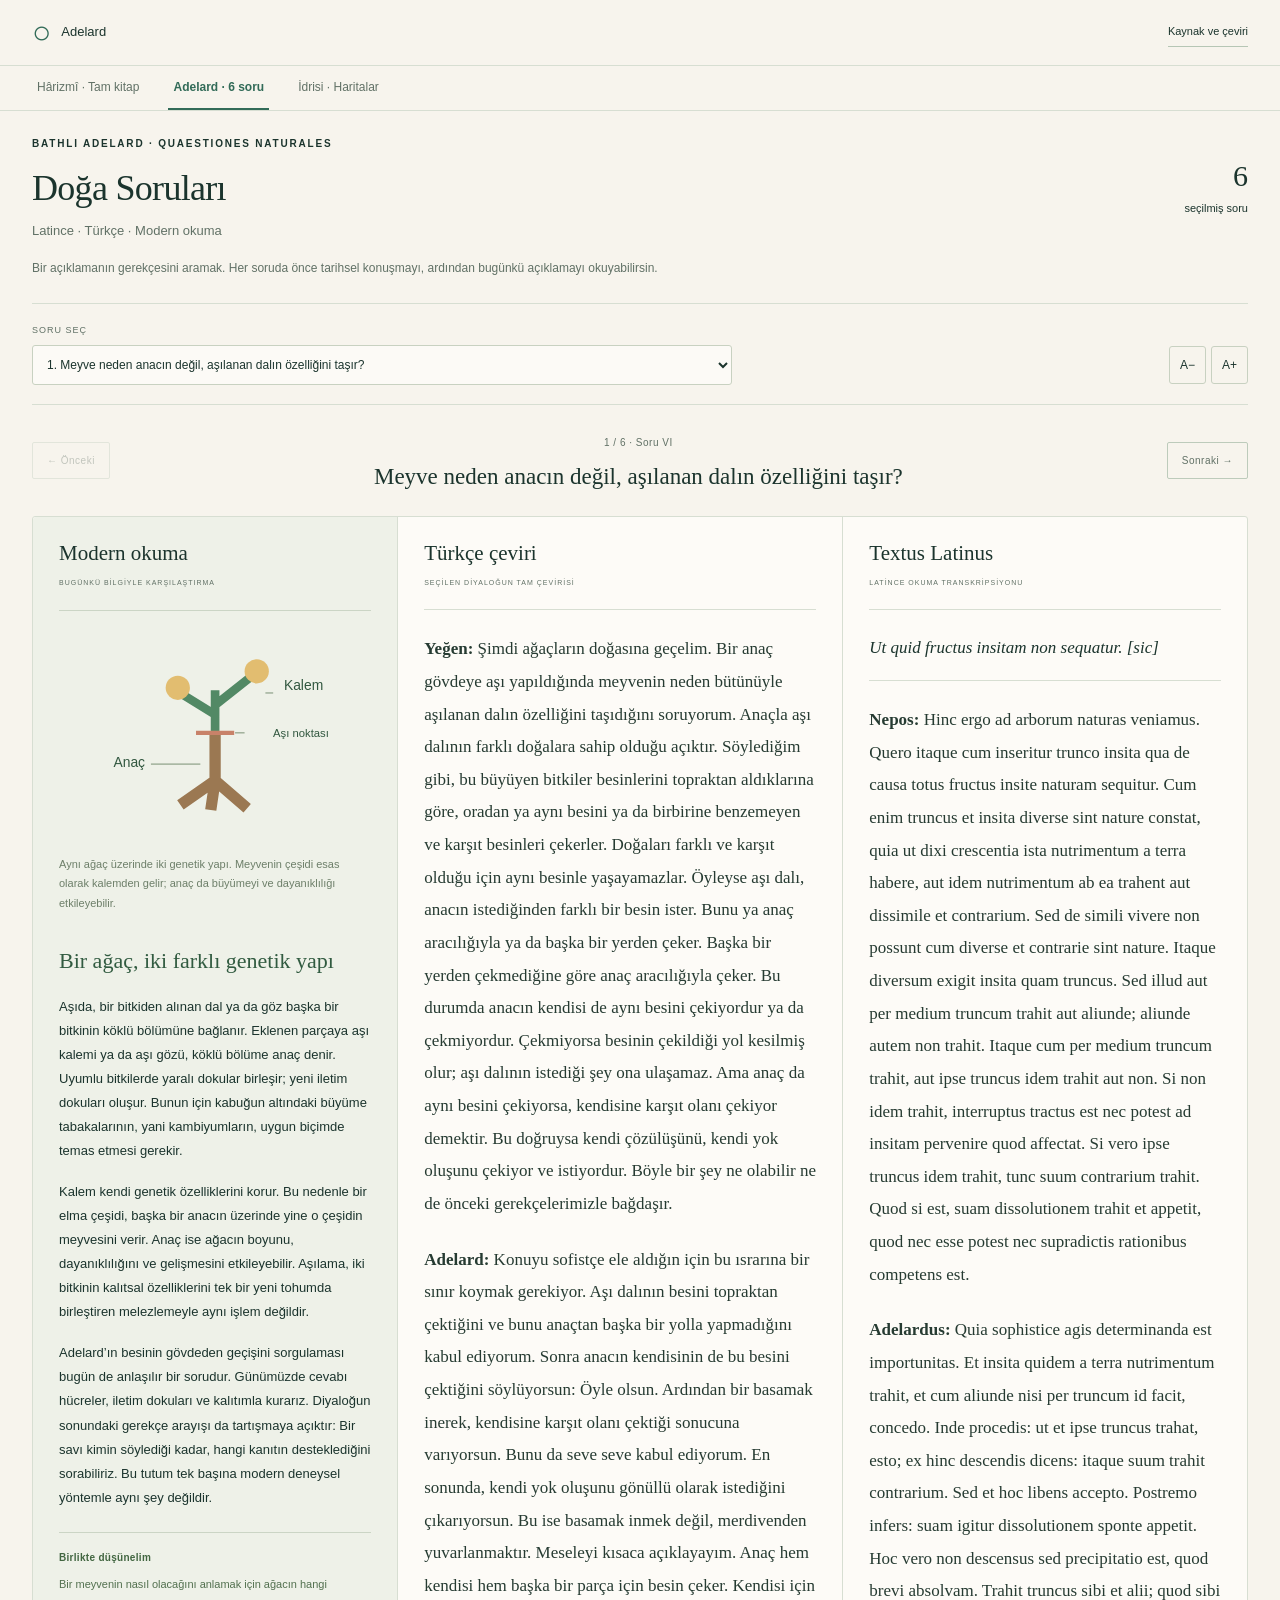
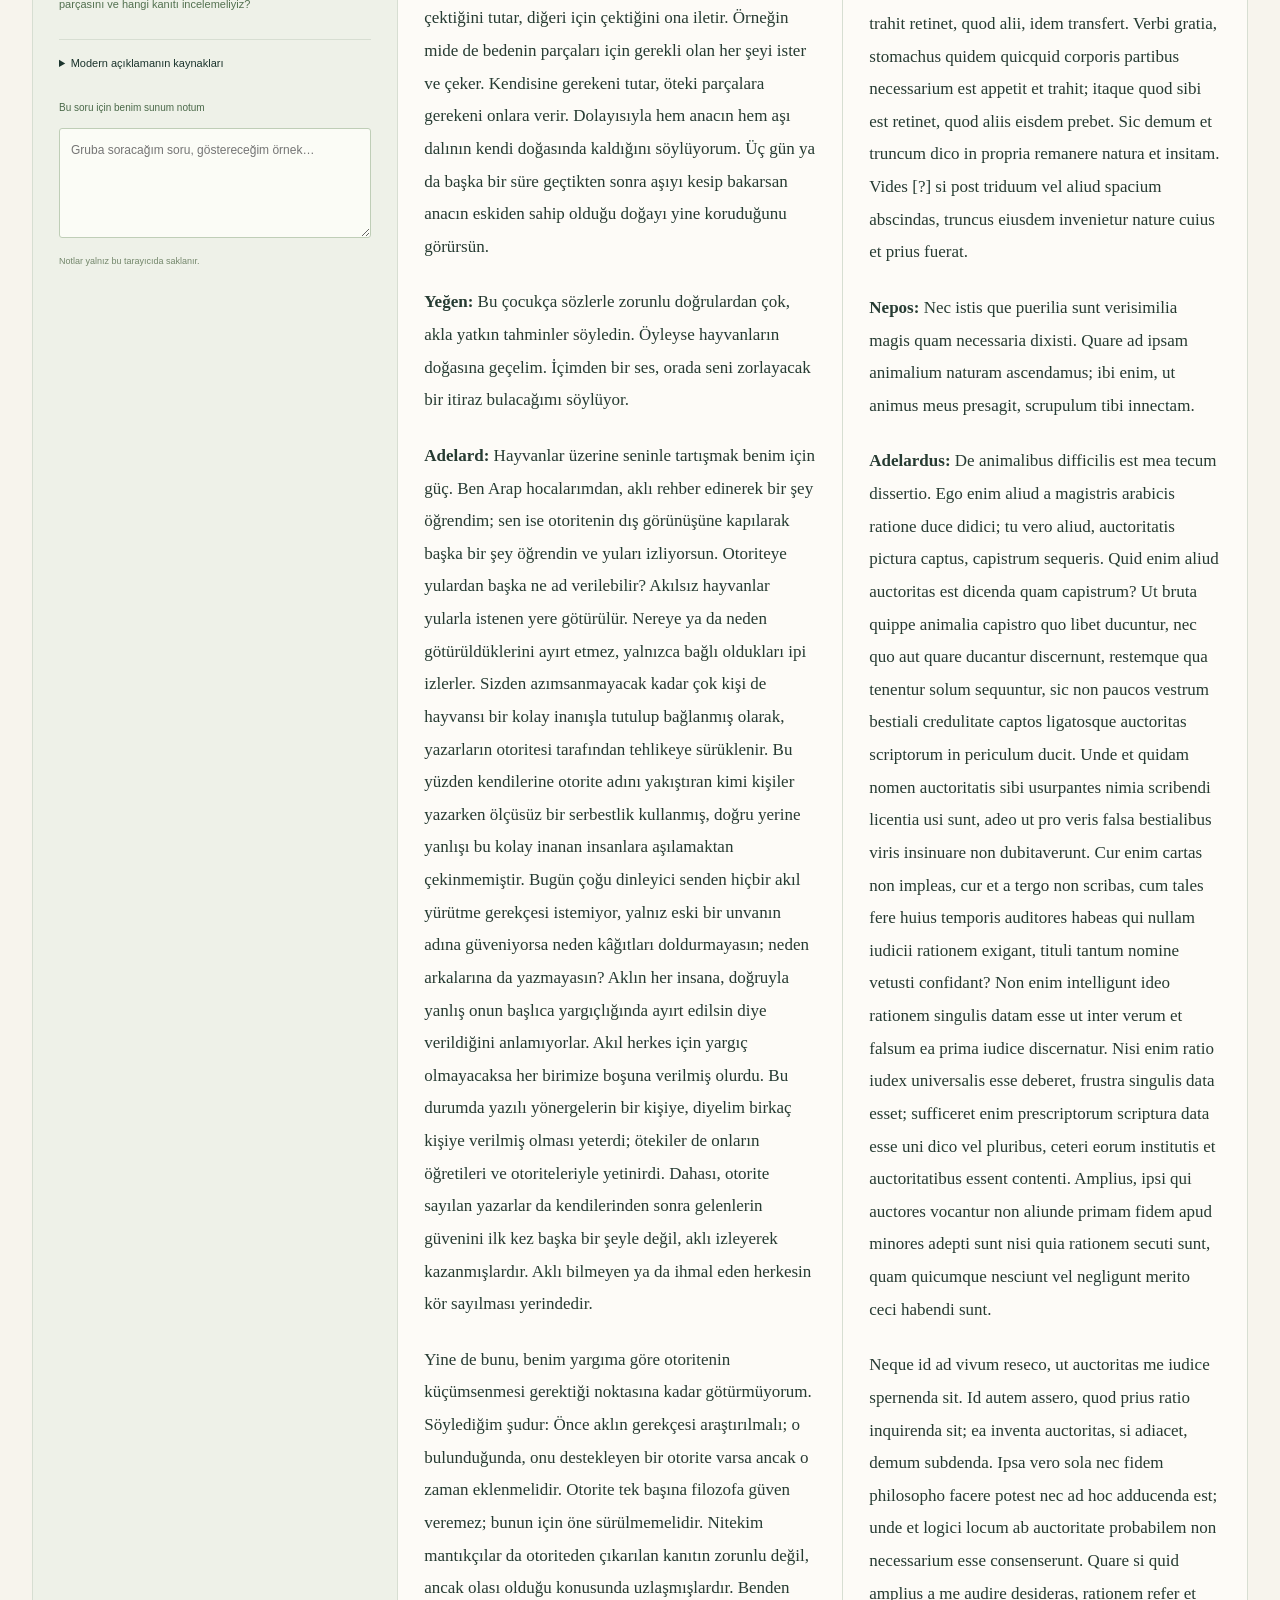
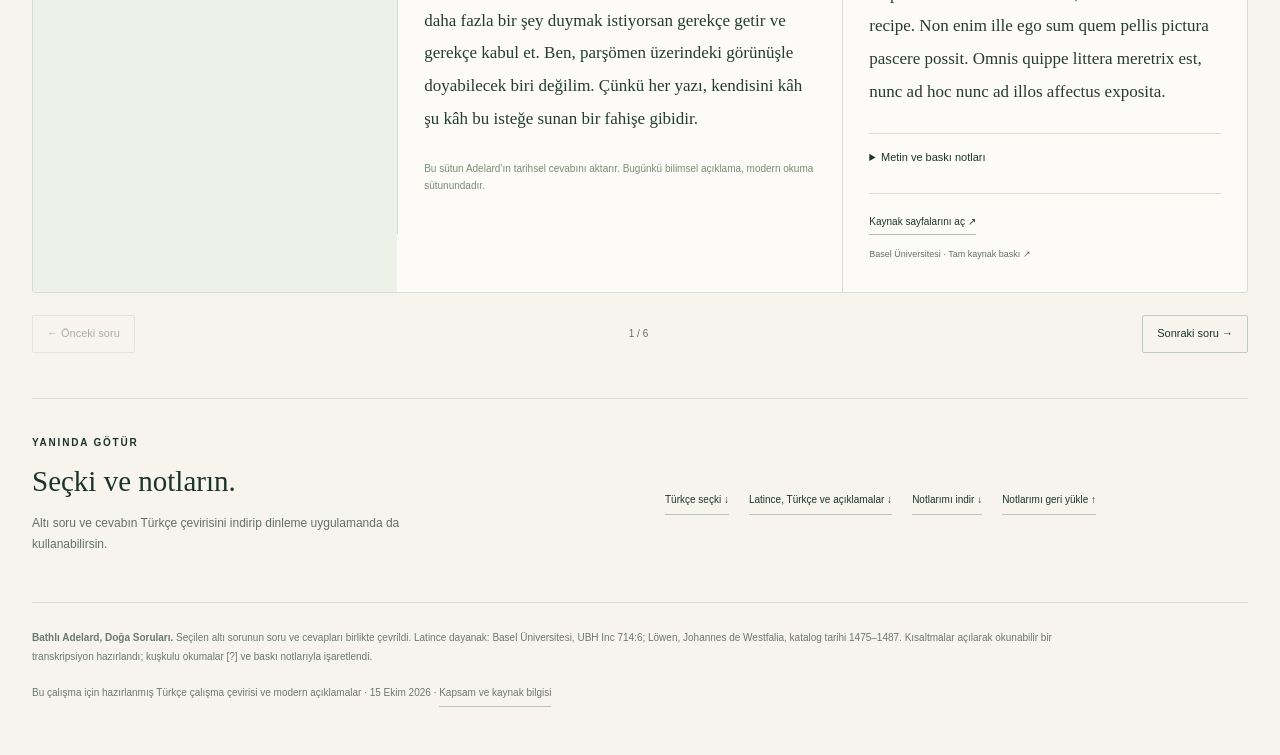
==== commit 5dc96f14: "Add Idrisi map collection with sources and mobile map controls" ====
--- a/adelard.html
+++ b/adelard.html
@@ -4,13 +4,13 @@
   <meta charset="utf-8"><meta name="viewport" content="width=device-width,initial-scale=1">
   <meta name="description" content="Bathlı Adelard’ın Doğa Soruları’ndan altı soru: Latince kaynak, tam Türkçe çalışma çevirisi ve bugünkü bilimle karşılaştırma.">
   <title>Adelard · Doğa Soruları</title>
-  <link rel="stylesheet" href="book.css?v=adelard-1"><link rel="stylesheet" href="adelard.css?v=1">
+  <link rel="stylesheet" href="book.css?v=idrisi-1"><link rel="stylesheet" href="adelard.css?v=1">
   <script src="assets/adelard-data.js" defer></script><script src="adelard.js?v=1" defer></script>
 </head>
 <body class="adelard-reader">
   <a class="skip" href="#reading">Metne geç</a>
   <header class="reader-header"><a class="brand" href="adelard.html"><span aria-hidden="true">○</span> Adelard</a><div class="header-tools"><button id="about-button" type="button">Kaynak ve çeviri</button></div></header>
-  <nav class="work-switcher" aria-label="Eser seçimi"><a href="./">Hârizmî · Tam kitap</a><a href="adelard.html" aria-current="page">Adelard · 6 soru</a></nav>
+  <nav class="work-switcher" aria-label="Eser seçimi"><a href="./">Hârizmî · Tam kitap</a><a href="adelard.html" aria-current="page">Adelard · 6 soru</a><a href="idrisi.html">İdrisi · Haritalar</a></nav>
   <main>
     <section class="book-heading"><div><p class="eyebrow">BATHLI ADELARD · QUAESTIONES NATURALES</p><h1>Doğa Soruları</h1><p>Latince · Türkçe · Modern okuma</p></div><div class="book-counter"><strong>6</strong><span>seçilmiş soru</span></div></section>
     <p class="selection-intro">Bir açıklamanın gerekçesini aramak. Her soruda önce tarihsel konuşmayı, ardından bugünkü açıklamayı okuyabilirsin.</p>
--- a/book.css
+++ b/book.css
@@ -21,3 +21,4 @@
 @media(max-width:1000px){#scan-dialog>p a{display:inline-flex;align-items:center;min-height:44px}}
 
 .work-switcher{max-width:1800px;margin:0 auto;display:flex;gap:24px;padding:0 32px;border-bottom:1px solid var(--line)}.work-switcher a{display:flex;align-items:center;justify-content:center;min-height:44px;font-size:12px;color:var(--muted);border-bottom:2px solid transparent;padding:0 5px}.work-switcher a[aria-current=page]{color:var(--green);border-color:var(--green);font-weight:600}@media(max-width:1000px){.work-switcher{padding:0 15px;gap:10px}.work-switcher a{flex:1;font-size:12px;min-height:46px;padding:0 3px}}
+@media(max-width:1000px){.work-switcher{gap:5px}.work-switcher a{flex-basis:0;min-width:0;min-height:52px;font-size:11px;line-height:1.45;text-align:center}}
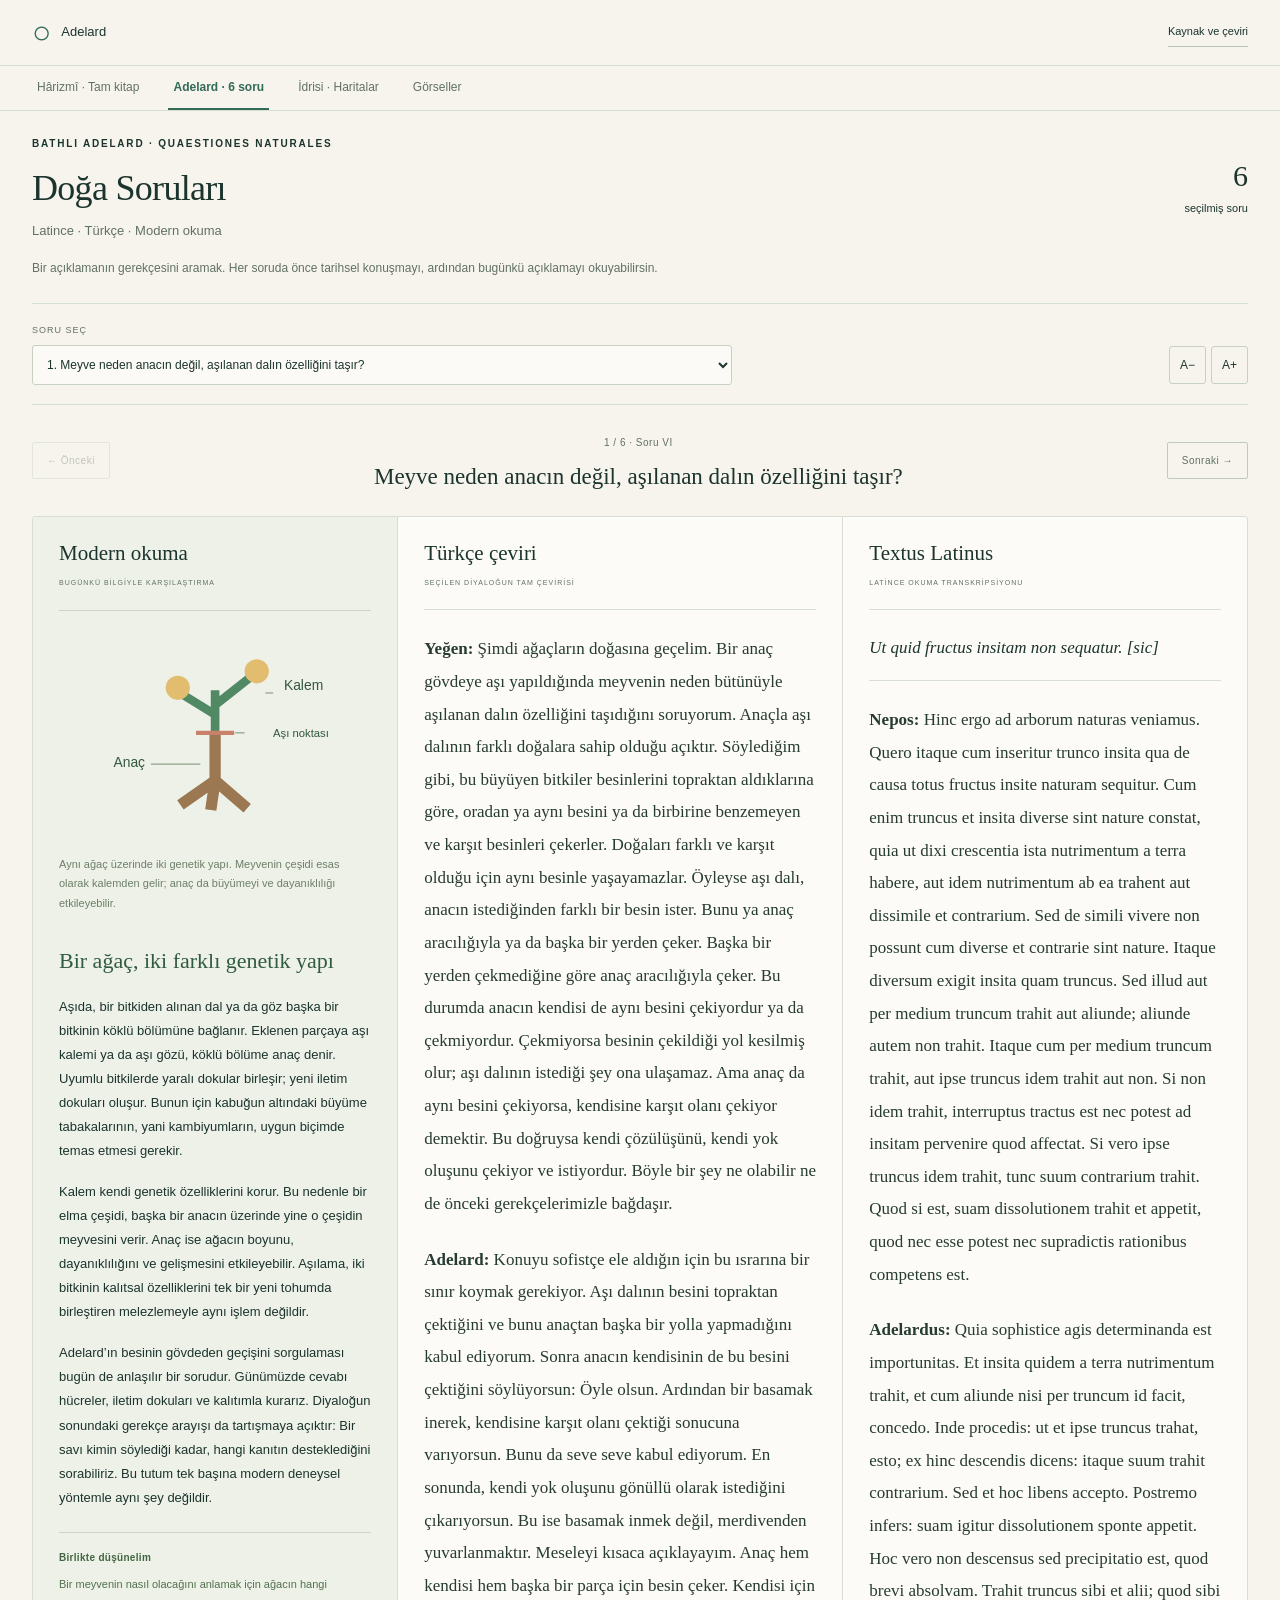
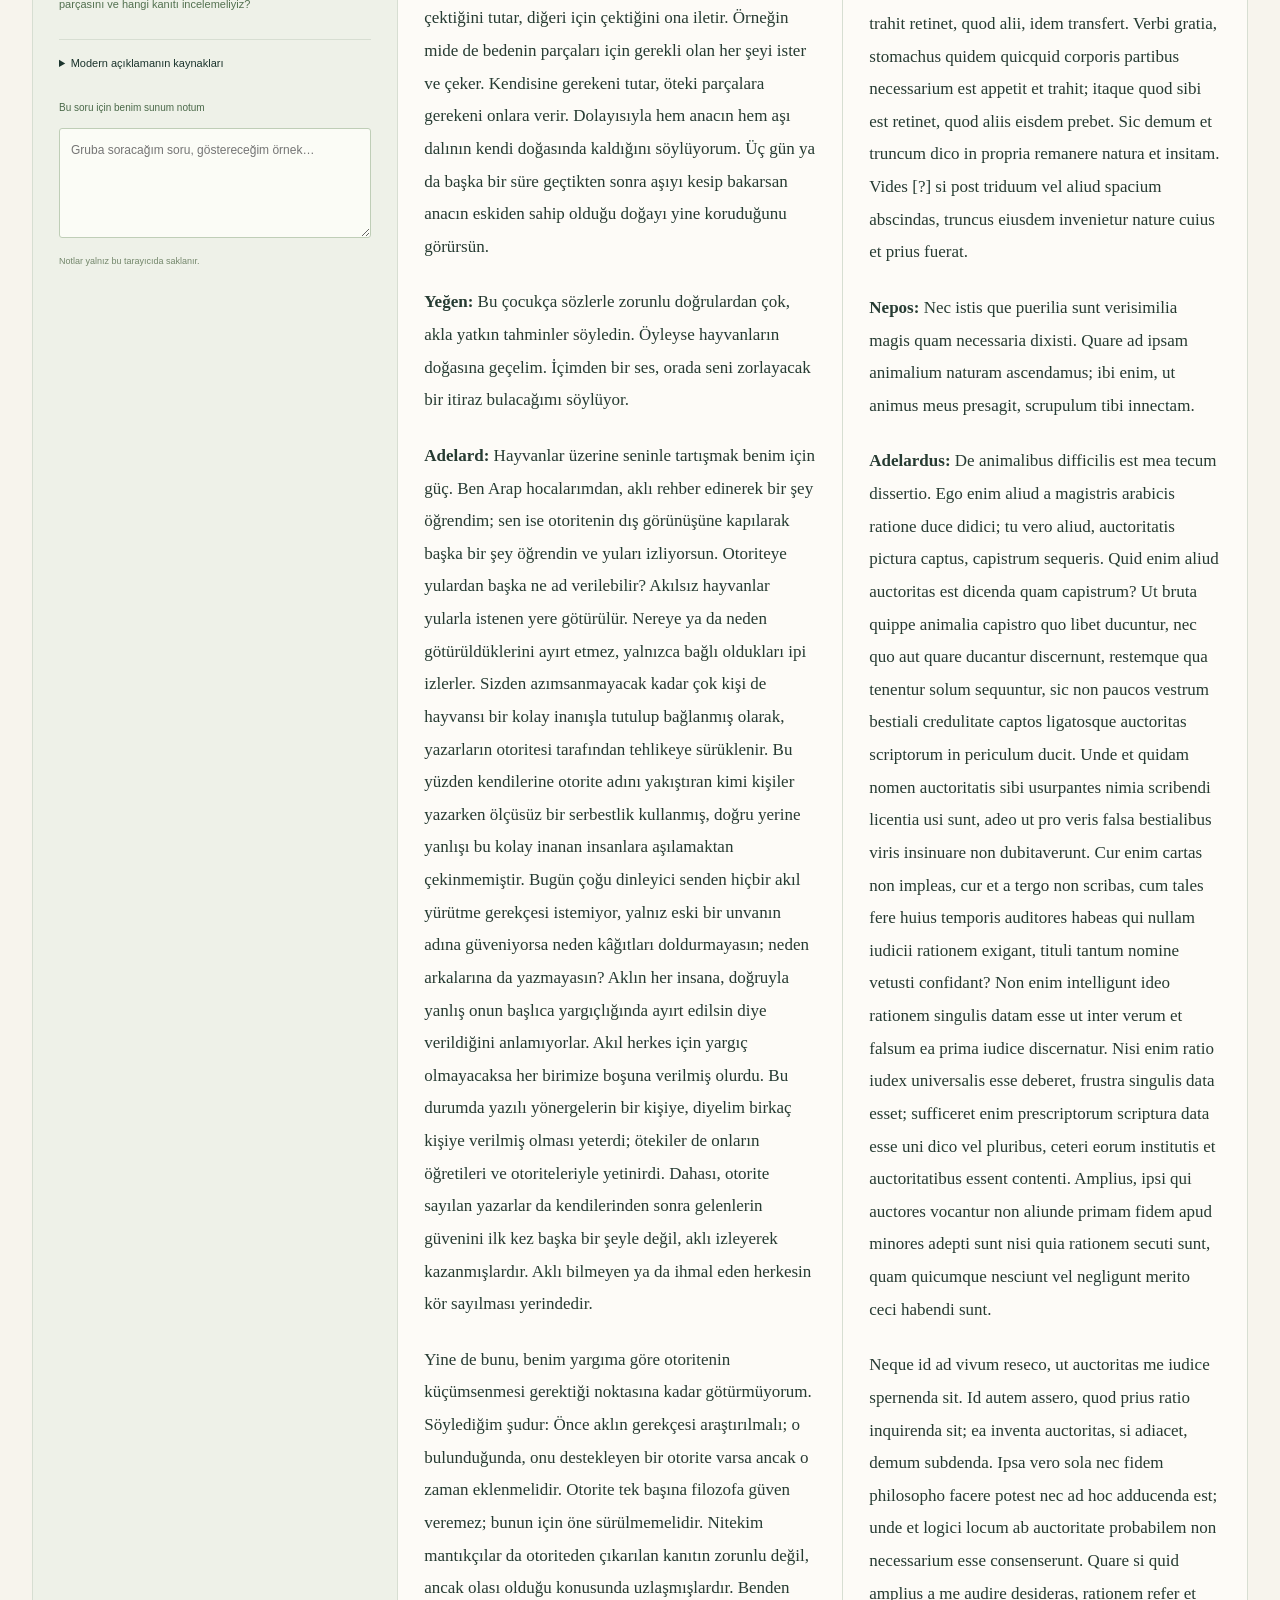
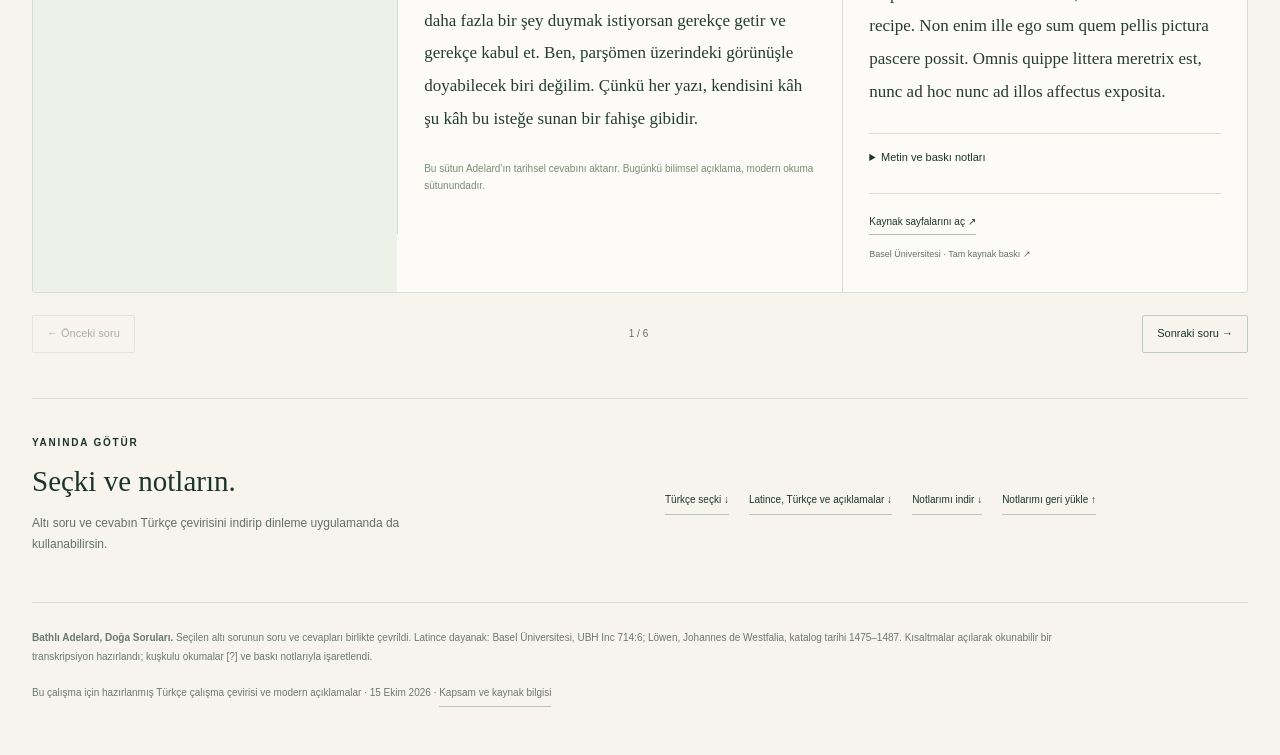
==== commit c7c85e7c: "Publish Hikmet Evi illustrations with source notes and downloads" ====
--- a/adelard.html
+++ b/adelard.html
@@ -10,7 +10,7 @@
 <body class="adelard-reader">
   <a class="skip" href="#reading">Metne geç</a>
   <header class="reader-header"><a class="brand" href="adelard.html"><span aria-hidden="true">○</span> Adelard</a><div class="header-tools"><button id="about-button" type="button">Kaynak ve çeviri</button></div></header>
-  <nav class="work-switcher" aria-label="Eser seçimi"><a href="./">Hârizmî · Tam kitap</a><a href="adelard.html" aria-current="page">Adelard · 6 soru</a><a href="idrisi.html">İdrisi · Haritalar</a></nav>
+  <nav class="work-switcher" aria-label="Eser seçimi"><a href="./">Hârizmî · Tam kitap</a><a href="adelard.html" aria-current="page">Adelard · 6 soru</a><a href="idrisi.html">İdrisi · Haritalar</a><a href="gorseller.html">Görseller</a></nav>
   <main>
     <section class="book-heading"><div><p class="eyebrow">BATHLI ADELARD · QUAESTIONES NATURALES</p><h1>Doğa Soruları</h1><p>Latince · Türkçe · Modern okuma</p></div><div class="book-counter"><strong>6</strong><span>seçilmiş soru</span></div></section>
     <p class="selection-intro">Bir açıklamanın gerekçesini aramak. Her soruda önce tarihsel konuşmayı, ardından bugünkü açıklamayı okuyabilirsin.</p>
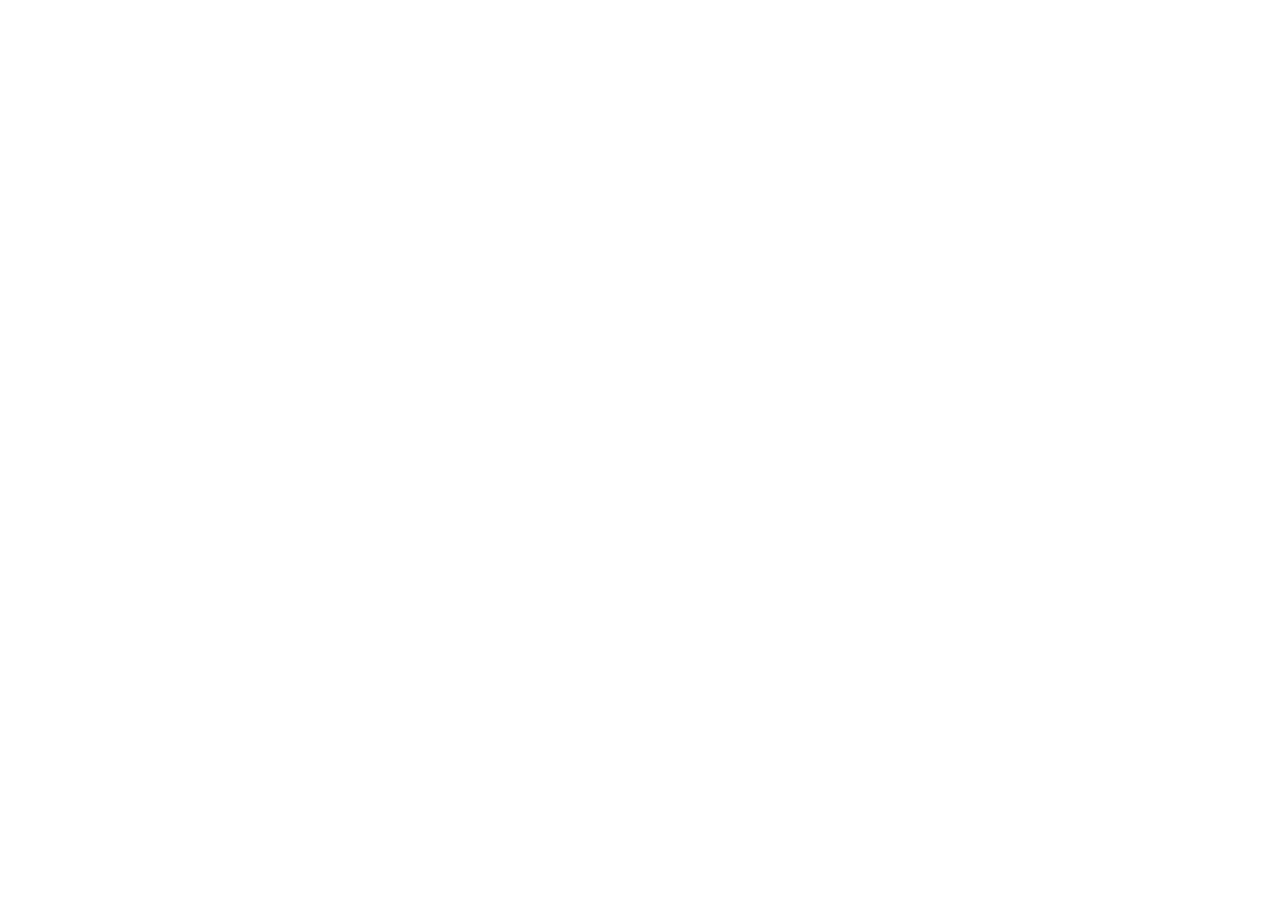
==== commit b8b084a6: "Redirect readers to the new Hikmet Evi library" ====
--- a/adelard.html
+++ b/adelard.html
@@ -1,32 +1,2 @@
 <!doctype html>
-<html lang="tr">
-<head>
-  <meta charset="utf-8"><meta name="viewport" content="width=device-width,initial-scale=1">
-  <meta name="description" content="Bathlı Adelard’ın Doğa Soruları’ndan altı soru: Latince kaynak, tam Türkçe çalışma çevirisi ve bugünkü bilimle karşılaştırma.">
-  <title>Adelard · Doğa Soruları</title>
-  <link rel="stylesheet" href="book.css?v=idrisi-1"><link rel="stylesheet" href="adelard.css?v=1">
-  <script src="assets/adelard-data.js" defer></script><script src="adelard.js?v=1" defer></script>
-</head>
-<body class="adelard-reader">
-  <a class="skip" href="#reading">Metne geç</a>
-  <header class="reader-header"><a class="brand" href="adelard.html"><span aria-hidden="true">○</span> Adelard</a><div class="header-tools"><button id="about-button" type="button">Kaynak ve çeviri</button></div></header>
-  <nav class="work-switcher" aria-label="Eser seçimi"><a href="./">Hârizmî · Tam kitap</a><a href="adelard.html" aria-current="page">Adelard · 6 soru</a><a href="idrisi.html">İdrisi · Haritalar</a><a href="gorseller.html">Görseller</a></nav>
-  <main>
-    <section class="book-heading"><div><p class="eyebrow">BATHLI ADELARD · QUAESTIONES NATURALES</p><h1>Doğa Soruları</h1><p>Latince · Türkçe · Modern okuma</p></div><div class="book-counter"><strong>6</strong><span>seçilmiş soru</span></div></section>
-    <p class="selection-intro">Bir açıklamanın gerekçesini aramak. Her soruda önce tarihsel konuşmayı, ardından bugünkü açıklamayı okuyabilirsin.</p>
-    <section class="reader-toolbar adelard-toolbar" aria-label="Seçkide gezinme"><div class="chapter-field"><label for="question-select">Soru seç</label><select id="question-select"></select></div><div class="font-controls" aria-label="Yazı boyutu"><button id="font-down" type="button" aria-label="Yazıyı küçült">A−</button><button id="font-up" type="button" aria-label="Yazıyı büyüt">A+</button></div></section>
-    <div class="page-navigation"><button id="previous-page" type="button" aria-label="Önceki"><span aria-hidden="true">←</span><span class="nav-word"> Önceki</span></button><div><span id="page-position" role="status" aria-live="polite" aria-atomic="true"></span><h2 id="page-title"></h2></div><button id="next-page" type="button" aria-label="Sonraki"><span class="nav-word">Sonraki </span><span aria-hidden="true">→</span></button></div>
-    <div class="mobile-tabs" role="tablist" aria-label="Okuma sütunu"><button type="button" role="tab" id="tab-explain" aria-controls="column-explain" data-column="explain" aria-selected="false" tabindex="-1">Açıklama</button><button type="button" role="tab" id="tab-tr" aria-controls="column-tr" data-column="tr" aria-selected="true">Türkçe</button><button type="button" role="tab" id="tab-la" aria-controls="column-la" data-column="la" aria-selected="false" tabindex="-1">Latince</button></div>
-    <section class="reading-grid" id="reading" data-active-column="tr" aria-label="Karşılıklı okuma">
-      <aside class="reading-column explanation" id="column-explain"><header><h3>Modern okuma</h3><small>BUGÜNKÜ BİLGİYLE KARŞILAŞTIRMA</small></header><div id="modern-visual" class="modern-visual"></div><h4 id="modern-title" class="modern-title"></h4><div id="modern-explanation"></div><div class="modern-application"><h4>Birlikte düşünelim</h4><p id="discussion"></p></div><details class="modern-sources"><summary>Modern açıklamanın kaynakları</summary><ul id="modern-sources"></ul></details><div class="personal-note"><label for="personal-note">Bu soru için benim sunum notum</label><textarea id="personal-note" rows="4" placeholder="Gruba soracağım soru, göstereceğim örnek…"></textarea><span id="note-status" role="status">Notlar yalnız bu tarayıcıda saklanır.</span></div></aside>
-      <article class="reading-column translation" id="column-tr"><header><h3>Türkçe çeviri</h3><small>SEÇİLEN DİYALOĞUN TAM ÇEVİRİSİ</small></header><div id="turkish-text" lang="tr"></div><p class="continuation-note">Bu sütun Adelard’ın tarihsel cevabını aktarır. Bugünkü bilimsel açıklama, modern okuma sütunundadır.</p></article>
-      <article class="reading-column original" id="column-la"><header><h3>Textus Latinus</h3><small>LATİNCE OKUMA TRANSKRİPSİYONU</small></header><p id="latin-title" lang="la" class="latin-title"></p><div id="latin-text" lang="la" dir="ltr"></div><details class="text-notes"><summary>Metin ve baskı notları</summary><ul id="text-notes"></ul></details><div class="original-footer"><button id="open-scan" type="button">Kaynak sayfalarını aç ↗</button><a href="https://doi.org/10.3931/e-rara-89236" target="_blank" rel="noopener">Basel Üniversitesi · Tam kaynak baskı ↗</a></div></article>
-    </section>
-    <div class="bottom-navigation"><button id="bottom-previous" type="button">← Önceki soru</button><span id="bottom-position"></span><button id="bottom-next" type="button">Sonraki soru →</button></div>
-    <section class="reader-downloads"><div><p class="eyebrow">YANINDA GÖTÜR</p><h2>Seçki ve notların.</h2><p>Altı soru ve cevabın Türkçe çevirisini indirip dinleme uygulamanda da kullanabilirsin.</p></div><div class="download-buttons"><a href="assets/adelard-alti-soru-turkce.txt" download>Türkçe seçki ↓</a><a href="assets/adelard-alti-soru.json" download>Latince, Türkçe ve açıklamalar ↓</a><button id="export-notes" type="button">Notlarımı indir ↓</button><button id="import-notes-button" type="button">Notlarımı geri yükle ↑</button><input id="import-notes" type="file" accept="application/json,.json" hidden></div><p id="import-status" class="import-status" role="status" aria-live="polite"></p></section>
-    <footer class="reader-footer"><p><strong>Bathlı Adelard, Doğa Soruları.</strong> Seçilen altı sorunun soru ve cevapları birlikte çevrildi. Latince dayanak: Basel Üniversitesi, UBH Inc 714:6; Löwen, Johannes de Westfalia, katalog tarihi 1475–1487. Kısaltmalar açılarak okunabilir bir transkripsiyon hazırlandı; kuşkulu okumalar [?] ve baskı notlarıyla işaretlendi.</p><p>Bu çalışma için hazırlanmış Türkçe çalışma çevirisi ve modern açıklamalar · 15 Ekim 2026 · <button id="footer-about" type="button">Kapsam ve kaynak bilgisi</button></p></footer>
-  </main>
-  <dialog id="scan-dialog" aria-labelledby="scan-title"><div class="dialog-heading"><h2 id="scan-title">Kaynak baskı</h2><button type="button" class="close-dialog" aria-label="Kaynak görüntüsünü kapat">×</button></div><div class="scan-controls"><button id="scan-previous" type="button" aria-label="Önceki kaynak görüntüsü">←</button><span id="scan-position" role="status"></span><button id="scan-next" type="button" aria-label="Sonraki kaynak görüntüsü">→</button></div><img id="scan-full" alt="Seçilen sorunun Latince kaynak baskı görüntüsü"><p><a id="scan-original" target="_blank" rel="noopener">Tam boy görseli aç ve yakınlaştır ↗</a></p><p class="scan-context">Kaynak görüntüsü komşu soruların satırlarını da içerebilir. Numaralar, e-rara PDF’sinin fiziksel görüntü sırasıdır.</p></dialog>
-  <dialog id="about-dialog" aria-labelledby="about-title"><div class="dialog-heading"><h2 id="about-title">Seçki ve kaynak hakkında</h2><button type="button" class="close-dialog" aria-label="Kaynak notunu kapat">×</button></div><div class="about-text"><p>Bu seçki, <em>Hikmet Evi</em> okuma grubunun bilgi edinme ve açıklama kurma tartışmasına eşlik eder. Aşılama, işitme, Dünya’nın içinden geçen bir tünel, su kabı, gök gürültüsü ve kayan yıldızlar üzerine altı diyalog seçilmiştir.</p><p><strong>Kaynak:</strong> <em>Quaestiones naturales</em>, [Löwen]: [Johannes de Westfalia], [1475–1487]. Universitätsbibliothek Basel, UBH Inc 714:6. e-rara kaydı bu nüshayı <a href="https://creativecommons.org/publicdomain/mark/1.0/" target="_blank" rel="noopener">Public Domain Mark</a> ile sunar. Tarih aralığı, bu baskının katalog bilgisidir; eserin yazıldığı tarih değildir.</p><p><strong>Numaralandırma:</strong> Seçki, Gollancz’ın 1920 çevirisindeki VI, XXI, XLIX, LVIII, LXVIII ve LXXIII numaralarıyla eşleştirilmiştir. Latince metin için erken baskının kendisi kullanılmıştır. Her sorunun kaynak PDF görüntüleri ayrıca açılabilir.</p><p><strong>Transkripsiyon:</strong> Erken baskıdaki kısaltmalar açıldı; uzun s ve u/v gibi harf biçimleri, büyük harfler, noktalama ve konuşmacı etiketleri okumayı kolaylaştıracak biçimde düzenlendi. Bazı tarihsel yazımlar korundu. Kuşkulu sözcükler [?] veya [sic] ile belirtilir ve ilgili metin notunda açıklanır. Bu bir eleştirel edisyon değildir.</p><p><strong>Çeviri:</strong> Seçilen her soru ve cevabın tamamı, Latince metni izleyen Türkçe çalışma çevirisiyle verilir. Adelard’ın tarihsel açıklaması korunur; modern bilgi çeviriye eklenmez. Modern okuma ve çizimler bu çalışma için hazırlanmış ayrı bir katmandır. Geçmişteki bir cevabın bugünkü bilimle uyuşmadığı yerler burada açıklanır.</p><ul><li><a href="https://doi.org/10.3931/e-rara-89236" target="_blank" rel="noopener">Latince baskı · Basel Üniversitesi / e-rara</a></li><li><a href="https://www.e-rara.ch/bau_1/download/pdf/25578667" target="_blank" rel="noopener">Latince baskının tam PDF’si · yaklaşık 65 MB</a></li><li><a href="https://archive.org/details/cu31924012267781" target="_blank" rel="noopener">Karşılaştırma kaynağı · Gollancz, 1920, Adelard çevirisi</a></li></ul><p>Modern açıklamaların kurum ve ders kitabı bağlantıları her soruda ayrıca verilmiştir. Çizimler şematiktir; tarihsel baskının özgün şekilleri veya ölçülü fizik simülasyonları olarak sunulmaz.</p></div></dialog>
-</body>
-</html>
+<html lang="tr"><head><meta charset="utf-8"><meta name="viewport" content="width=device-width,initial-scale=1"><meta name="robots" content="noindex"><meta name="theme-color" content="#183f35"><title>Hikmet Evi · Yeni adres</title><link rel="canonical" href="https://alicetinkaya76.github.io/hikmet-evi/adelard.html"><meta http-equiv="refresh" content="0;url=https://alicetinkaya76.github.io/hikmet-evi/adelard.html"><script>location.replace("https://alicetinkaya76.github.io/hikmet-evi/adelard.html"+location.search+location.hash);</script><style>body{margin:0;background:#f6f3eb;color:#183f35;font:16px/1.8 system-ui,sans-serif}main{max-width:680px;margin:12vh auto;padding:30px}h1{font:48px/1.2 Georgia,serif}a{color:inherit;text-underline-offset:5px;display:inline-flex;align-items:center;min-height:48px}</style></head><body><main><p>HİKMET EVİ · YENİ ADRES</p><h1>Yeni bir sayfa açtık.</h1><p>Okuma kütüphanesi yeni adresine taşındı. Birazdan ilgili sayfaya geçeceksin.</p><a href="https://alicetinkaya76.github.io/hikmet-evi/adelard.html">Hikmet Evi’ni aç ↗</a></main></body></html>
